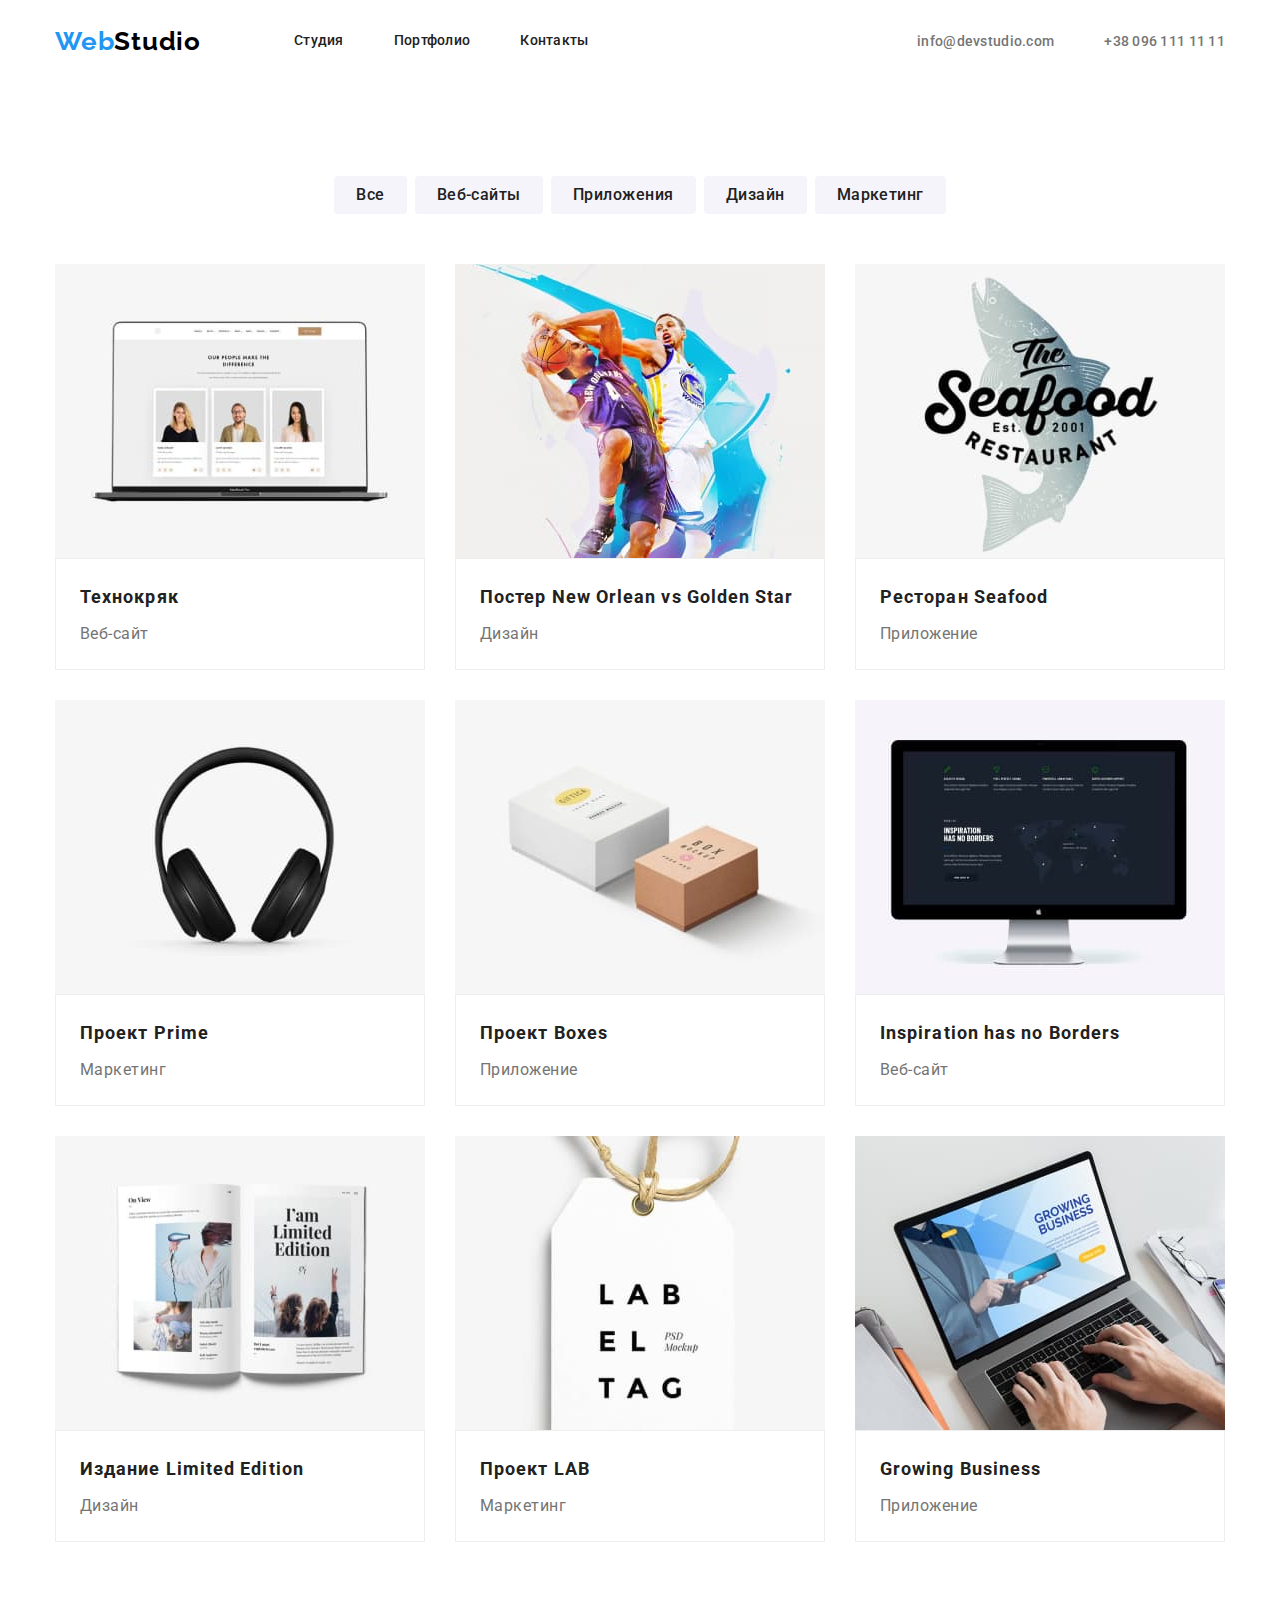
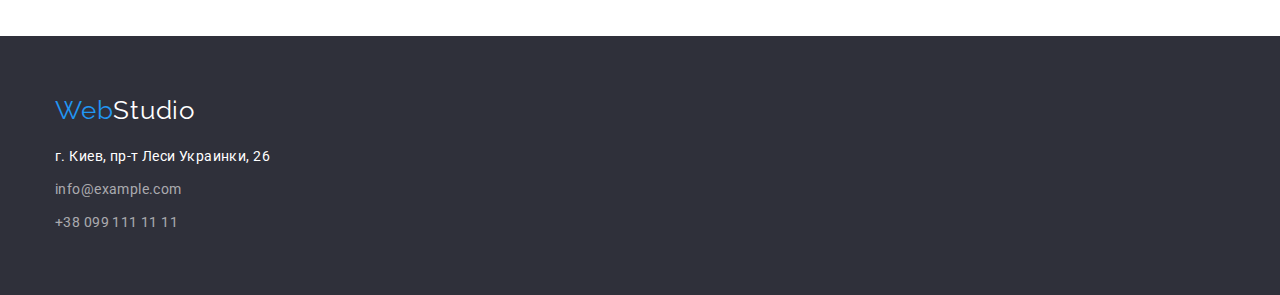
==== portfolio.html @ 75d32802 "copy" ====
<!DOCTYPE html>
<html lang="ru">

<head>
    <meta charset="UTF-8">
    <meta http-equiv="X-UA-Compatible" content="IE=edge">
    <meta name="viewport" content="width=device-width, initial-scale=1.0">
    <title>Portfolio</title>
    <link rel="preconnect" href="https://fonts.googleapis.com">
    <link rel="preconnect" href="https://fonts.gstatic.com" crossorigin>
    <link
        href="https://fonts.googleapis.com/css2?family=Raleway:wght@700&family=Roboto:wght@400;500;700;900&display=swap"
        rel="stylesheet">
    <link rel="stylesheet" href="https://cdnjs.cloudflare.com/ajax/libs/modern-normalize/1.1.0/modern-normalize.css"
        integrity="sha512-Y0MM+V6ymRKN2zStTqzQ227DWhhp4Mzdo6gnlRnuaNCbc+YN/ZH0sBCLTM4M0oSy9c9VKiCvd4Jk44aCLrNS5Q=="
        crossorigin="anonymous" referrerpolicy="no-referrer" />
    <link rel="stylesheet" href="./css/styles.css">
</head>

<body>
    <header class="header">
        <div class="container header-container">
            <nav class="header-nav">
                <a lang="en" href="./index.html" class="logo"><span class="logo-first-part">Web</span><span
                        class="logo-second-part">Studio</span></a>
                <ul class="nav-main">
                    <li class="nav-item"><a href="./index.html" class="nav-link">Студия</a></li>
                    <li class="nav-item"><a href="./portfolio.html" class="nav-link">Портфолио</a></li>
                    <li class="nav-item"><a href="" class="nav-link">Контакты</a></li>
                </ul>
            </nav>
            <ul class="header-contacts">
                <li class="header-item"><a href="mailto:info@devstudio.com" class="header-link">info@devstudio.com</a>
                </li>
                <li class="header-item"><a href="tel:+380961111111" class="header-link">+38 096 111 11 11</a>
                </li>
            </ul>
        </div>
    </header>
    <main>
        <section class="section">
            <div class="container">
                <h1 class="portfolio-title">Портфолио</h1>
                <ul class="filter">
                    <li class="filter-list"><button type="button" class="filter-btn">Все</button>
                    </li>
                    <li class="filter-list"><button type="button" class="filter-btn">Веб-сайты</button></li>
                    <li class="filter-list"><button type="button" class="filter-btn">Приложения</button></li>
                    <li class="filter-list"><button type="button" class="filter-btn">Дизайн</button></li>
                    <li class="filter-list"><button type="button" class="filter-btn">Маркетинг</button></li>
                </ul>
                <ul class="gallery">
                    <li class="gallery-item">
                        <a href="" class="gallery-link"><img src="./images/portfolio-gallery-img-1.jpg"
                                alt="страница на компьютере" width="370" height="294">
                            <div class="gallery-box">
                                <h2 class="gallery-header">Технокряк</h2>
                                <p class="gallery-text">Веб-сайт</p>
                            </div>
                        </a>
                    </li>
                    <li class="gallery-item">
                        <a href="" class="gallery-link"><img src="./images/portfolio-gallery-img-2.jpg"
                                alt="два баскетболиста" width="370" height="294">
                            <div class="gallery-box">
                                <h2 lang="en" class="gallery-header">Постер New Orlean vs Golden Star</h2>
                                <p class="gallery-text">Дизайн</p>
                            </div>
                        </a>
                    </li>
                    <li class=" gallery-item">
                        <a href="" class="gallery-link">
                            <img src="./images/portfolio-gallery-img-3.jpg" alt="символ рыби с надписью" width="370"
                                height="294">
                            <div class="gallery-box">
                                <h2 lang="en" class="gallery-header">Ресторан Seafood</h2>
                                <p class="gallery-text">Приложение</p>
                            </div>
                        </a>
                    </li>
                    <li class=" gallery-item">
                        <a href="" class="gallery-link">
                            <img src="./images/portfolio-gallery-img-4.jpg" alt="черные наушники" width="370"
                                height="294">
                            <div class="gallery-box">
                                <h2 lang="en" class="gallery-header">Проект Prime</h2>
                                <p class="gallery-text">Маркетинг</p>
                            </div>
                        </a>
                    </li>
                    <li class=" gallery-item">
                        <a href="" class="gallery-link">
                            <img src="./images/portfolio-gallery-img-5.jpg" alt="две коробки" width="370" height="294">
                            <div class="gallery-box">
                                <h2 lang="en" class="gallery-header">Проект Boxes
                                </h2>
                                <p class="gallery-text">Приложение</p>
                            </div>
                        </a>
                    </li>
                    <li class="gallery-item">
                        <a href="" class="gallery-link"><img src="./images/portfolio-gallery-img-6.jpg"
                                alt="черный монитор" width="370" height="294">
                            <div class="gallery-box">
                                <h2 lang="en" class="gallery-header">Inspiration has no Borders</h2>
                                <p class="gallery-text">Веб-сайт</p>
                            </div>
                        </a>
                    </li>
                    <li class="gallery-item">
                        <a href="" class="gallery-link"><img src="./images/portfolio-gallery-img-7.jpg"
                                alt="открытая книга" width="370" height="294">
                            <div class="gallery-box">
                                <h2 lang="en" class="gallery-header">Издание Limited Edition</h2>
                                <p class="gallery-text">Дизайн</p>
                            </div>
                        </a>
                    </li>
                    <li class="gallery-item">
                        <a href="" class="gallery-link"><img src="./images/portfolio-gallery-img-8.jpg"
                                alt="бирка с надписью" width="370" height="294">
                            <div class="gallery-box">
                                <h2 lang="en" class="gallery-header">Проект LAB</h2>
                                <p class="gallery-text">Маркетинг</p>
                            </div>
                        </a>
                    </li>
                    <li class="gallery-item">
                        <a href="" class="gallery-link"><img src="./images/portfolio-gallery-img-9.jpg"
                                alt="открытый ноутбук и руки" width="370" height="294">
                            <div class="gallery-box">
                                <h2 lang="en" class="gallery-header">Growing Business</h2>
                                <p class="gallery-text">Приложение</p>
                            </div>
                        </a>
                    </li>
                </ul>
            </div>
        </section>
    </main>
    <footer class="footer">
        <div class="container footer-container">
            <a href="./index.html" lang="en" class="footer-logo"><span class="logo-first-part">Web</span><span
                    class="logo-third-part">Studio</span></a>
            <address class="address">
                <ul class="address-list">
                    <li class="address-contact">
                        <a href="https://goo.gl/maps/ToRXuwW1BAGrxUFY8" target="_blank" rel="noopener noreferrer"
                            class="address-address">г. Киев,
                            пр-т Леси Украинки, 26</a>
                    </li>
                    <li class="address-contact">
                        <a href="mailto:info@example.com" class="address-link">info@example.com</a>
                    </li>
                    <li class="address-contact">
                        <a href="tel:+380991111111" class="address-link">+38 099 111 11 11</a>
                    </li>
                </ul>
            </address>
        </div>
    </footer>
</body>

</html>
---- css/styles.css ----
:root {
  --primary-text-color: #757575;
  --header-text-color: #212121;
  --title-text-color: #ffffff;
  --accent-text-color: #2196f3;
  --primary-white-color: #ffffff;
  --section-bg-color: #2f303a;
  --footer-address-color: rgba(255, 255, 255, 0.6);
  --logo-first-part-color: #2196f3;
  --logo-second-part-color: #000000;
  --logo-third-part-color: #ffffff;
  --team-bg-color: #f5f4fa;
  --portfolio-box-color: #eeeeee;
}

p,
h1,
h2,
h3,
h4,
h5,
h6 {
  margin: 0;
}
ul {
  margin: 0;
  padding: 0;
  list-style: none;
}

.container {
  width: 1200px;
  padding-right: 15px;
  padding-left: 15px;
  margin: 0 auto;
}
.section {
  padding-top: 94px;
  padding-bottom: 94px;
}
a {
  text-decoration: none;
}

/*----main page----*/

body {
  background-color: var(--primary-white-color);
  font-family: "Roboto", sans-serif;
}
img {
  display: block;
  max-width: 100%;
  height: auto;
}
/*----header----*/
.header {
  border: 1px solid var(--primary-white-color);
}
.header-container {
  display: flex;
  align-items: center;
}
.header-nav {
  display: flex;
  align-items: center;
}

.logo {
  font-family: "Raleway", sans-serif;
  font-weight: 700;
  font-size: 26px;
  line-height: 1.19;
  letter-spacing: 0.03em;
  margin-right: 93px;
}

.logo-first-part {
  color: var(--logo-first-part-color);
}
.logo-second-part {
  color: var(--logo-second-part-color);
}
.logo-third-part {
  color: var(--logo-third-part-color);
}

.nav-main {
  font-size: 14px;
  line-height: 1.14;
  letter-spacing: 0.02em;
  color: var(--header-text-color);
  display: flex;
}
.nav-item {
  font-weight: 500;
  font-size: 14px;
  line-height: 1.14;
  letter-spacing: 0.02em;
  color: var(--header-text-color);
  margin-right: 50px;
}
.nav-item:last-child {
  margin-right: 0px;
  text-decoration: none;
}
.nav-link {
  padding-top: 32px;
  padding-bottom: 32px;
  display: block;
  color: var(--header-text-color);
}
.nav-item:hover,
.nav-item:focus,
.nav-item:active,
.nav-link:hover,
.nav-link:focus,
.nav-link:active {
  color: var(--accent-text-color);
}
.header-contacts {
  display: flex;
  margin-left: auto;
}
.header-link {
  font-weight: 500;
  font-size: 14px;
  line-height: 1.14;
  letter-spacing: 0.02em;
  color: var(--primary-text-color);
}
.header-item {
  margin-right: 50px;
}
.header-item:last-child {
  margin-right: 0px;
}
.header-item:hover,
.header-item:focus,
.header-link:hover,
.header-link:focus {
  color: var(--accent-text-color);
}
/*----main-page-main----*/
.hero {
  background-color: var(--section-bg-color);
  padding: 200px 0;
  text-align: center;
}

.main-title {
  width: 696px;
  font-family: Roboto;
  font-weight: 900;
  font-size: 44px;
  line-height: 1.36;
  text-align: center;
  text-transform: uppercase;
  letter-spacing: 0.06em;
  color: var(--title-text-color);
  margin-bottom: 30px;
  margin-right: auto;
  margin-left: auto;
}

.main-page-btn {
  border: transparent;
  border-radius: 4px;
  background-color: var(--accent-text-color);
  color: var(--title-text-color);
  font-weight: 700;
  font-size: 16px;
  line-height: 1.87;
  letter-spacing: 0.06em;
  cursor: pointer;
  padding: 10px 32px;
}
.main-page-btn:hover,
.main-page-btn:focus {
  background-color: var(--accent-text-color);
  color: var(--title-text-color);
  font-weight: 700;
  font-size: 16px;
  line-height: 1.87;
  letter-spacing: 0.06em;
  align-items: center;
  text-align: center;
}
/*----main-preferences----*/
.preferences-title,
.portfolio-title {
  position: absolute;
  white-space: nowrap;
  width: 1px;
  height: 1px;
  border: 0;
  padding: o;
  overflow: hidden;
  clip: rect(0 0 0 0);
  clip-path: inset(50%);
  margin: -1px;
}

.preferences-list {
  display: flex;
}
.preferences-item {
  margin-right: 30px;
}
.preferences-item:last-child {
  margin-right: 0px;
}
.preferences-header {
  font-weight: 700;
  font-size: 14px;
  line-height: 1.14;
  letter-spacing: 0.03em;
  text-transform: uppercase;
  color: var(--header-text-color);
  margin-bottom: 10px;
}
.preferences-text {
  font-size: 14px;
  line-height: 1.71;
  letter-spacing: 0.03em;
  color: var(--primary-text-color);
}
/*----work----*/
.work {
  padding-top: 0;
}
.work-title {
  font-weight: 700;
  font-size: 36px;
  line-height: 1.16;
  text-align: center;
  letter-spacing: 0.03em;
  color: var(--header-text-color);
  margin-bottom: 50px;
}
.work-list {
  display: flex;
  align-items: center;
}
.work-item {
  margin-right: 30px;
}
.work-item:last-child {
  margin-right: 0px;
}
/*----team----*/
.team {
  background-color: var(--team-bg-color);
}
.team-title {
  font-weight: 700;
  font-size: 36px;
  line-height: 1.16;
  text-align: center;
  letter-spacing: 0.03em;
  color: var(--header-text-color);
  margin-bottom: 50px;
}
.team-list {
  display: flex;
  align-items: center;
}

.team-item {
  margin-right: 30px;
  text-align: center;
  background-color: var(--primary-white-color);
}

.team-item:last-child {
  margin-right: 0px;
}

.team-header {
  font-weight: 500;
  font-size: 16px;
  line-height: 1.18;
  letter-spacing: 0.03em;
  color: var(--header-text-color);
  padding-bottom: 10px;
}
.team-text {
  font-size: 16px;
  line-height: 1.18;
  letter-spacing: 0.03em;
  color: var(--primary-text-color);
}
.team-block {
  padding-top: 30px;
  padding-bottom: 30px;
}
/*----footer----*/
.footer {
  background-color: var(--section-bg-color);
  padding-top: 60px;
  padding-bottom: 60px;
}

.footer-logo {
  font-family: "Raleway", sans-serif;
  font-weight: 400;
  font-size: 26px;
  line-height: 1.19x;
  letter-spacing: 0.03em;
}
address {
  font-style: normal;
  margin-top: 20px;
}

.address-contact {
  margin-bottom: 9px;
}
.address-contact:last-child {
  margin-bottom: 0px;
}
.address-link {
  font-size: 14px;
  line-height: 1.71;
  letter-spacing: 0.03em;
  color: var(--footer-address-color);
}

.address-address {
  font-size: 14px;
  line-height: 1.71;
  letter-spacing: 0.03em;
  color: var(--primary-white-color);
}
.address-link:hover,
.address-link:focus,
.address-contact:hover,
.address-contact:focus .address-address:focus,
.address-address:hover {
  color: var(--accent-text-color);
}
/*----portfolio page-main----*/

.preferences-title,
.portfolio-title {
  position: absolute;
  white-space: nowrap;
  width: 1px;
  height: 1px;
  border: 0;
  padding: 0;
  overflow: hidden;
  clip: rect(0 0 0 0);
  clip-path: inset(50%);
  margin: -1px;
}
.filter {
  display: flex;
  align-items: center;
  margin-top: 0px;
  margin-bottom: 50px;
  justify-content: center;
}
.filter-list {
  margin-right: 8px;
}
.filter-list:last-child {
  margin-right: 0px;
}
.filter-btn {
  border: transparent;
  border-radius: 4px;
  font-weight: 500;
  font-size: 16px;
  line-height: 1.62;
  text-align: center;
  letter-spacing: 0.03em;
  color: var(--header-text-color);
  background-color: var(--team-bg-color);
  padding: 6px 22px;
}

.filter-btn:hover,
.filter-btn:focus {
  background-color: var(--accent-text-color);
  color: var(--primary-white-color);
  font-weight: 500;
  font-size: 16px;
  line-height: 1.62;
  text-align: center;
  letter-spacing: 0.03em;
  cursor: pointer;
}
.gallery {
  display: flex;
  flex-wrap: wrap;
}
.gallery-item {
  margin-right: 30px;
  margin-bottom: 30px;
}
.gallery-link {
  display: block;
}
.gallery-header {
  font-weight: 700;
  font-size: 18px;
  line-height: 2;
  letter-spacing: 0.06em;
  color: var(--header-text-color);
  margin-bottom: 4px;
}
.gallery-header:last-child {
  margin-bottom: 0px;
}
.gallery-text {
  font-size: 16px;
  line-height: 1.87;
  letter-spacing: 0.03em;
  color: var(--primary-text-color);
}
.gallery-item:nth-child(3n) {
  margin-right: 0px;
}
.gallery-item:nth-last-child(-n + 3) {
  margin-bottom: 0px;
}
.gallery-box {
  padding: 20px 24px;
  border: 1px solid var(--portfolio-box-color);
}
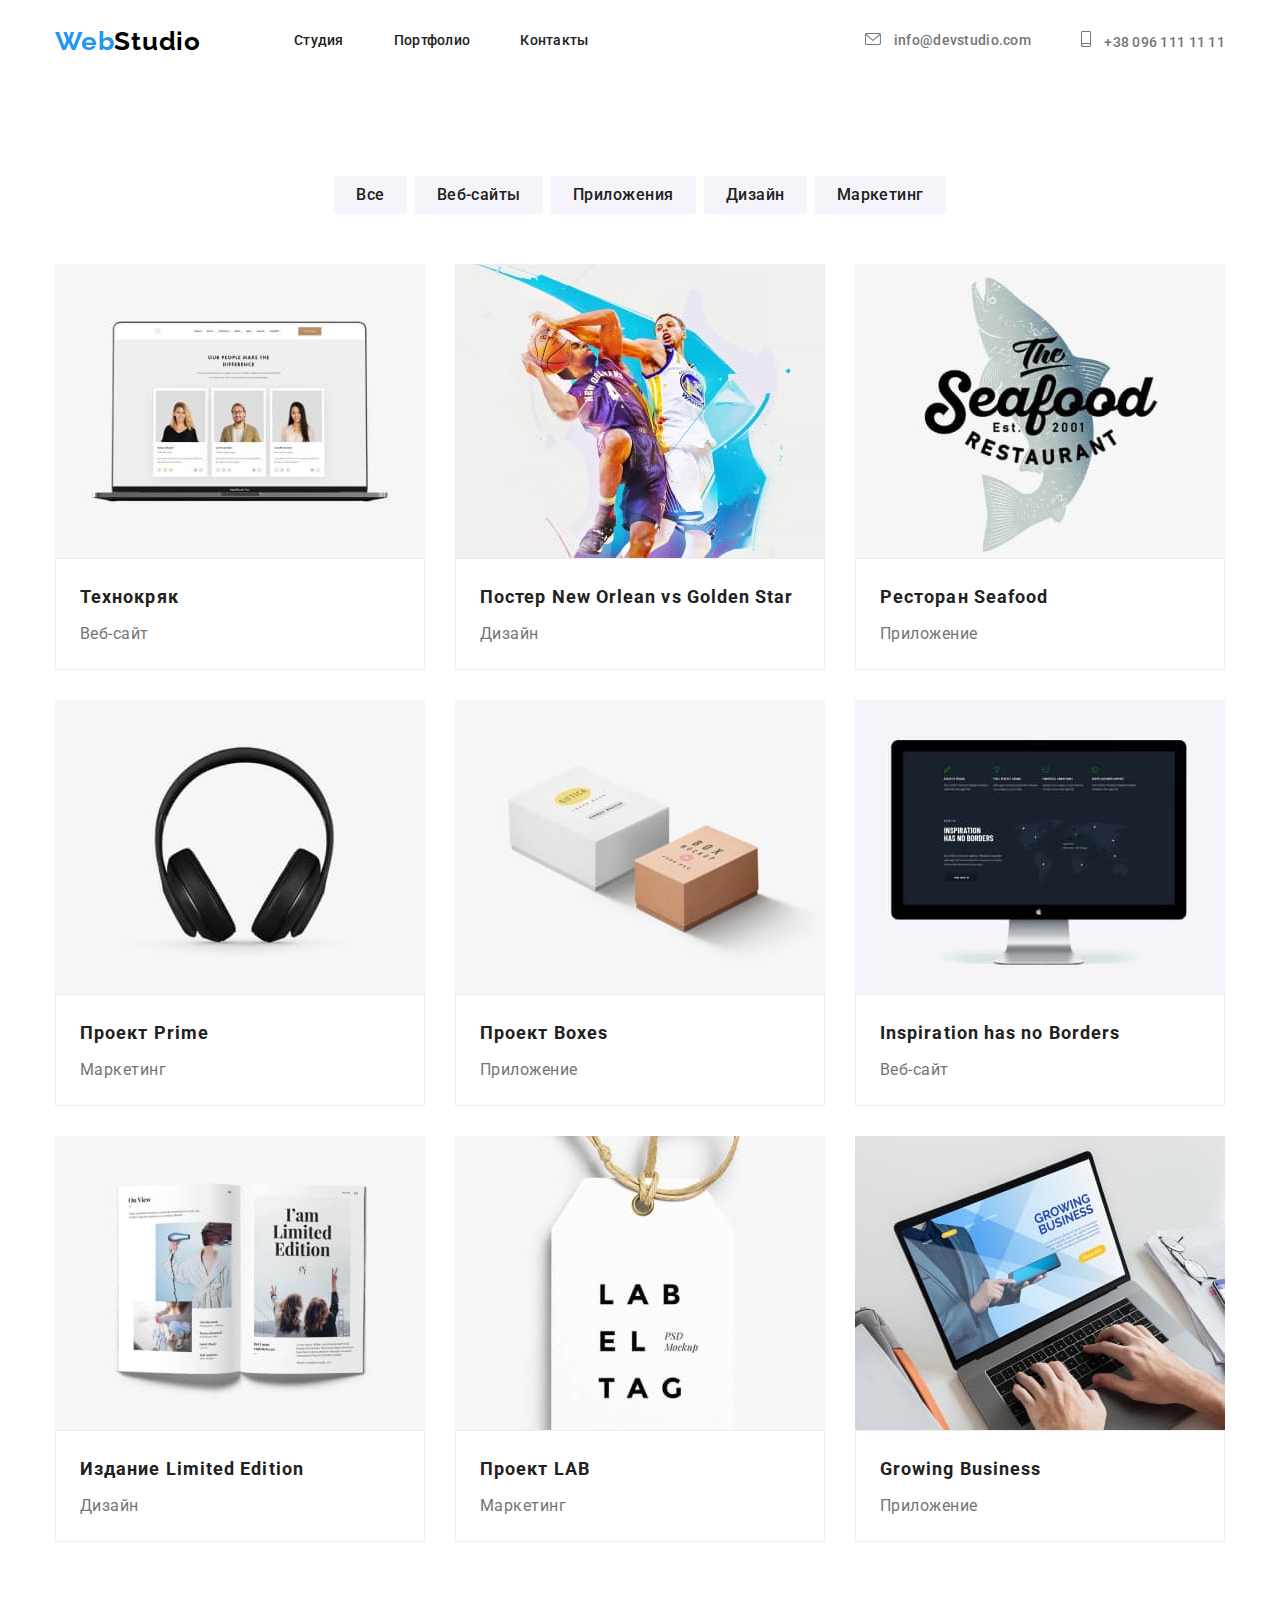
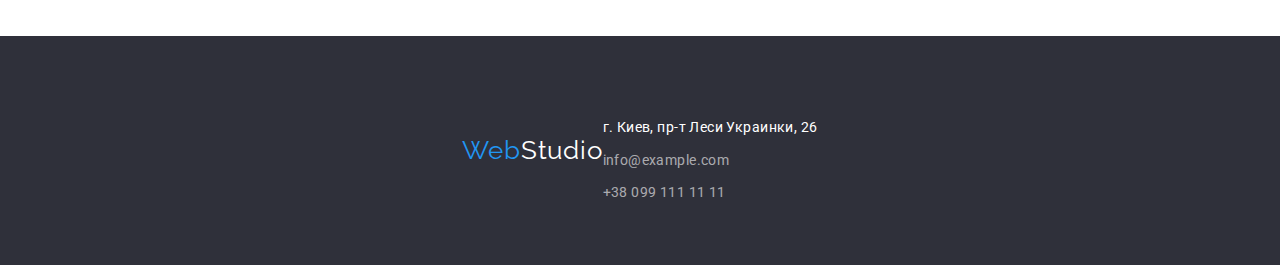
==== commit dd62f30a: "draft1" ====
--- a/portfolio.html
+++ b/portfolio.html
@@ -30,9 +30,17 @@
                 </ul>
             </nav>
             <ul class="header-contacts">
-                <li class="header-item"><a href="mailto:info@devstudio.com" class="header-link">info@devstudio.com</a>
+                <li class="header-item"><a href="mailto:info@devstudio.com" class="header-link">
+                        <svg class="mail-icon">
+                            <use href="images/icons.svg#envelope"></use>
+                        </svg>
+                        info@devstudio.com</a>
                 </li>
-                <li class="header-item"><a href="tel:+380961111111" class="header-link">+38 096 111 11 11</a>
+                <li class="header-item"><a href="tel:+380961111111" class="header-link">
+                        <svg class="phone-icon">
+                            <use href="images/icons.svg#smartphone"></use>
+                        </svg>
+                        +38 096 111 11 11</a>
                 </li>
             </ul>
         </div>
--- a/css/styles.css
+++ b/css/styles.css
@@ -11,6 +11,10 @@
   --logo-third-part-color: #ffffff;
   --team-bg-color: #f5f4fa;
   --portfolio-box-color: #eeeeee;
+  --hero-bg-color: #c4c4c4;
+  --icon-color: #afb1b8;
+  --icon-hover-color: #2196f3;
+  --features-bg-color: #f5f4fa;
 }
 
 p,
@@ -129,6 +133,29 @@
   letter-spacing: 0.02em;
   color: var(--primary-text-color);
 }
+.header-link::before {
+  width: 16px;
+  height: 12px;
+}
+
+.mail-icon {
+  width: 16px;
+  height: 12px;
+  margin-right: 10px;
+  fill: currentColor;
+}
+.phone-icon {
+  width: 10px;
+  height: 16px;
+  margin-right: 10px;
+  fill: currentColor;
+}
+.mail-icon:hover,
+.mail-icon:focus,
+.phone-icon:hover,
+.phone-icon:focus {
+  fill: currentColor;
+}
 .header-item {
   margin-right: 50px;
 }
@@ -143,7 +170,15 @@
 }
 /*----main-page-main----*/
 .hero {
-  background-color: var(--section-bg-color);
+  background-color: var(--hero-bg-color);
+  background-image: linear-gradient(
+      rgba(47, 48, 58, 0.4),
+      rgba(47, 48, 58, 0.4)
+    ),
+    url(../images/bg-img.jpg);
+  background-position: center;
+  background-size: cover;
+  background-repeat: no-repeat;
   padding: 200px 0;
   text-align: center;
 }
@@ -210,6 +245,20 @@
 .preferences-item:last-child {
   margin-right: 0px;
 }
+.preferences-block {
+  width: 270px;
+  height: 120px;
+  background-color: var(--features-bg-color);
+  margin-bottom: 30px;
+  border-radius: 4px;
+}
+.preferences-icon {
+  width: 70px;
+  height: 70px;
+  align-items: center;
+  justify-content: center;
+}
+
 .preferences-header {
   font-weight: 700;
   font-size: 14px;
@@ -289,18 +338,106 @@
   line-height: 1.18;
   letter-spacing: 0.03em;
   color: var(--primary-text-color);
+  margin-bottom: 16px;
 }
 .team-block {
   padding-top: 30px;
   padding-bottom: 30px;
 }
+.social-list {
+  display: flex;
+  justify-content: center;
+}
+.social-item + .social-item {
+  margin-left: 10px;
+}
+.social-item {
+  width: 44px;
+  height: 44px;
+  background-color: var(--primary-white-color);
+}
+.social-link {
+  width: 100%;
+  height: 100%;
+  border-radius: 50%;
+  display: flex;
+  align-items: center;
+  justify-content: center;
+  background-color: var(--primary-white-color);
+  color: var(--icon-color);
+}
+
+.social-icon {
+  width: 20px;
+  height: 20px;
+  fill: currentColor;
+}
+.social-link:hover,
+.social-link:focus {
+  background-color: var(--icon-hover-color);
+  color: var(--primary-white-color);
+}
+
+/*-----clients-------*/
+.clients-title {
+  font-weight: 700;
+  font-size: 36px;
+  line-height: 1.16;
+  text-align: center;
+  letter-spacing: 0.03em;
+  color: var(--header-text-color);
+  margin-bottom: 50px;
+}
+.clients-list {
+  display: flex;
+  align-items: center;
+}
+
+.clients-item {
+  width: 170px;
+  height: 92px;
+  text-align: center;
+  background-color: var(--primary-white-color);
+  border: 1px solid var(--icon-color);
+  box-sizing: border-box;
+  border-radius: 4px;
+  margin-right: 30px;
+}
+
+.clients-item:last-child {
+  margin-right: 0px;
+}
+.clients-link {
+  width: 100%;
+  height: 100%;
+  display: flex;
+  align-items: center;
+  justify-content: center;
+  background-color: var(--primary-white-color);
+  color: var(--icon-color);
+}
+.clients-link:hover,
+.clients-link:focus {
+  background-color: var(--primary-white-color);
+  fill: var(--icon-hover-color);
+}
+.clients-icon {
+  width: 106px;
+  height: 60px;
+  fill: currentColor;
+}
+
 /*----footer----*/
 .footer {
   background-color: var(--section-bg-color);
   padding-top: 60px;
   padding-bottom: 60px;
 }
-
+.footer-container {
+  display: flex;
+  justify-content: center;
+  align-items: center;
+}
 .footer-logo {
   font-family: "Raleway", sans-serif;
   font-weight: 400;
@@ -308,6 +445,51 @@
   line-height: 1.19x;
   letter-spacing: 0.03em;
 }
+
+.footer-text {
+  font-weight: 700px;
+  font-size: 14px;
+  line-height: 1.14;
+  letter-spacing: 0.03em;
+  text-transform: uppercase;
+  color: var(--primary-white-color);
+  margin-bottom: 20px;
+}
+.footer-list {
+  display: flex;
+  align-items: center;
+  justify-content: center;
+}
+
+.footer-item + .footer-item {
+  margin-left: 10px;
+}
+.footer-item {
+  width: 44px;
+  height: 44px;
+}
+.footer-link {
+  width: 100%;
+  height: 100%;
+  border-radius: 50%;
+  display: flex;
+  align-items: center;
+  justify-content: center;
+  background-color: rgba(255, 255, 255, 0.1);
+  color: var(--primary-white-color);
+}
+
+.footer-icon {
+  width: 20px;
+  height: 20px;
+  fill: currentColor;
+}
+.footer-link:hover,
+.footer-link:focus {
+  background-color: var(--icon-hover-color);
+  color: var(--primary-white-color);
+}
+
 address {
   font-style: normal;
   margin-top: 20px;
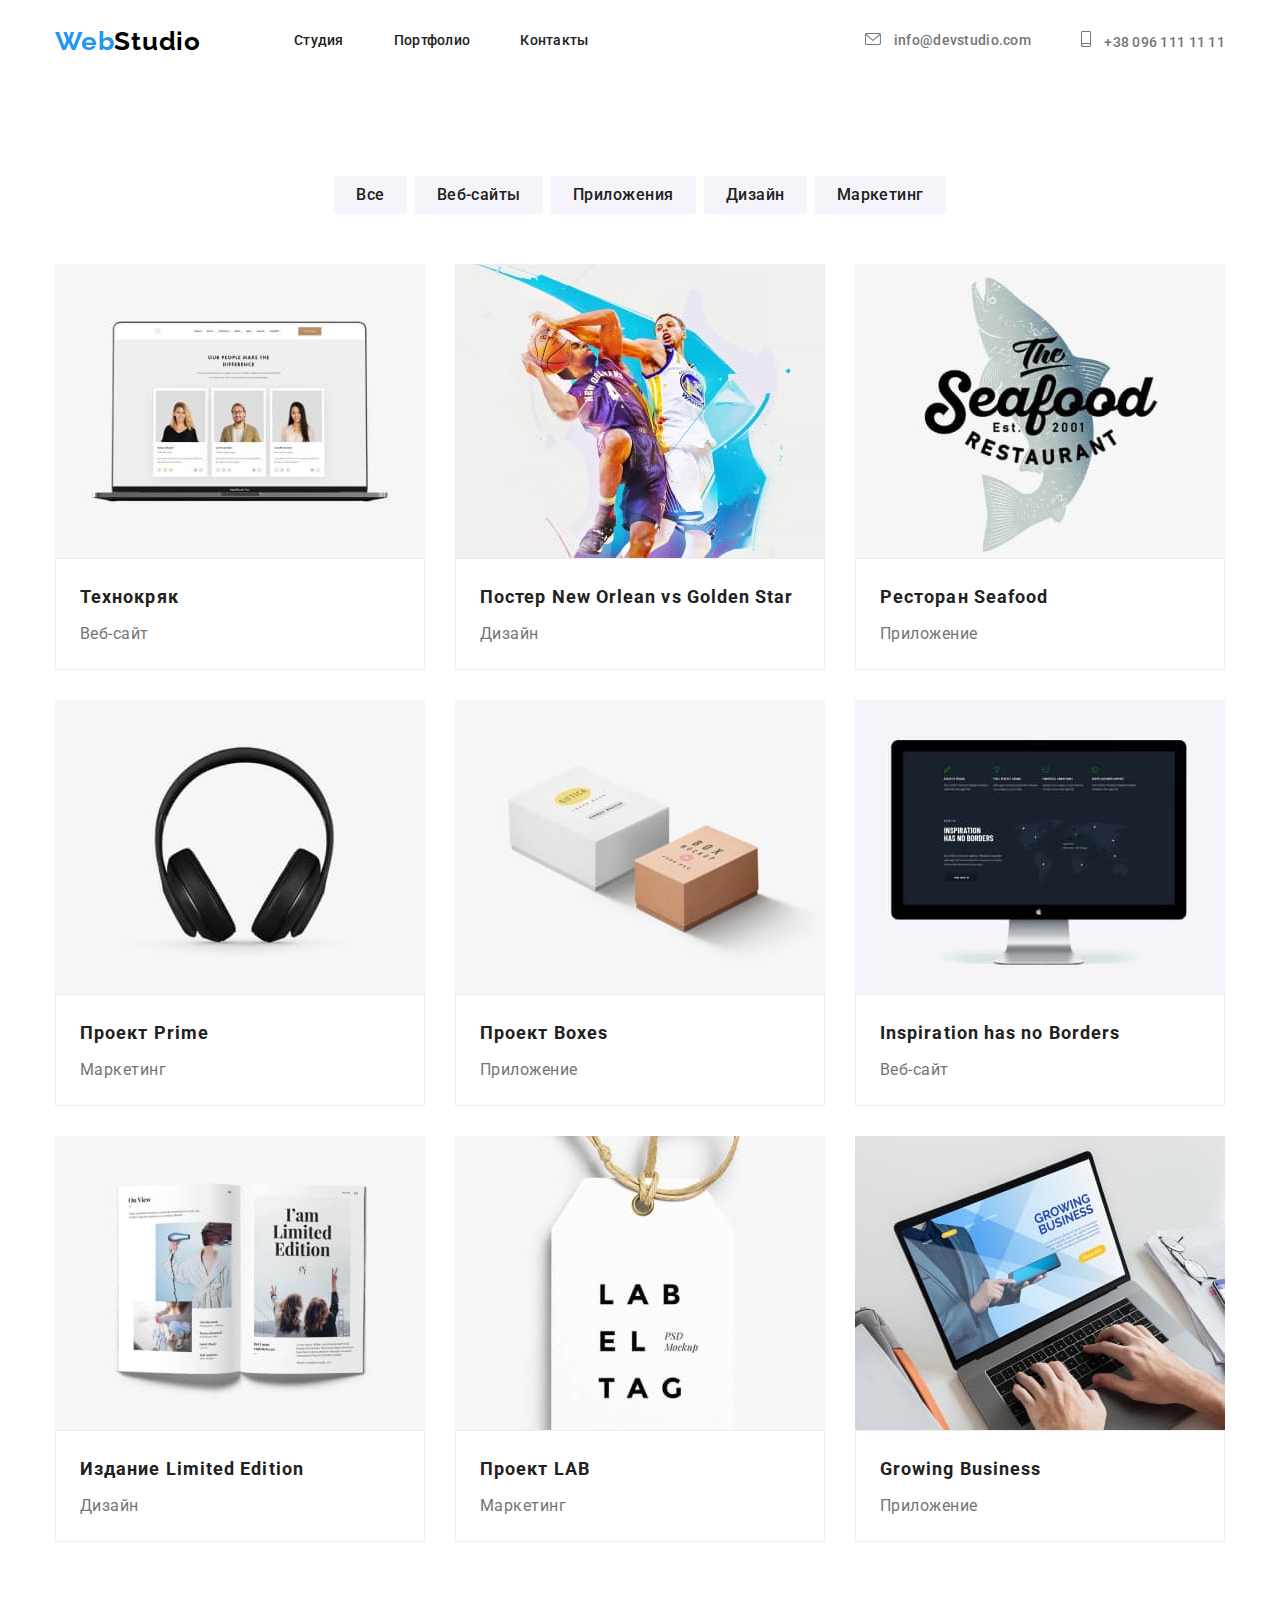
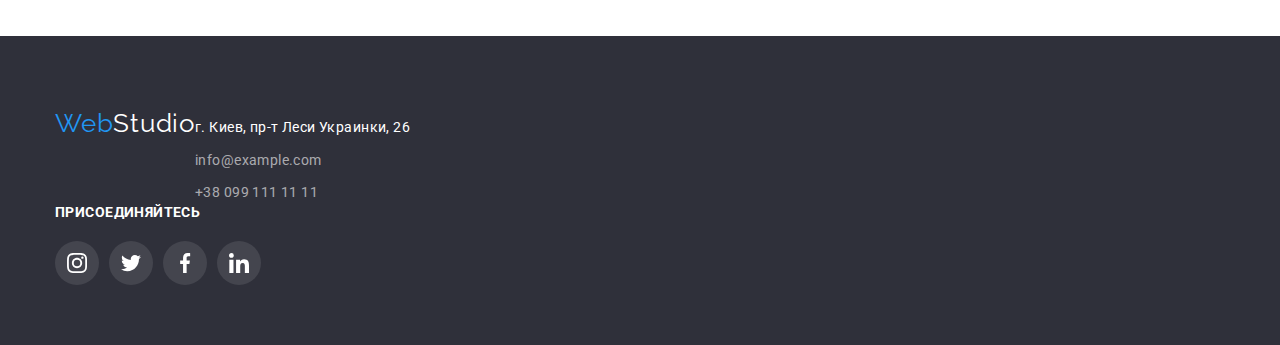
==== commit b6ef80aa: "draft2" ====
--- a/portfolio.html
+++ b/portfolio.html
@@ -36,11 +36,13 @@
                         </svg>
                         info@devstudio.com</a>
                 </li>
-                <li class="header-item"><a href="tel:+380961111111" class="header-link">
+                <li class="header-item">
+                    <a href="tel:+380961111111" class="header-link">
                         <svg class="phone-icon">
                             <use href="images/icons.svg#smartphone"></use>
                         </svg>
-                        +38 096 111 11 11</a>
+                        +38 096 111 11 11
+                    </a>
                 </li>
             </ul>
         </div>
@@ -76,7 +78,7 @@
                             </div>
                         </a>
                     </li>
-                    <li class=" gallery-item">
+                    <li class="gallery-item">
                         <a href="" class="gallery-link">
                             <img src="./images/portfolio-gallery-img-3.jpg" alt="символ рыби с надписью" width="370"
                                 height="294">
@@ -86,7 +88,7 @@
                             </div>
                         </a>
                     </li>
-                    <li class=" gallery-item">
+                    <li class="gallery-item">
                         <a href="" class="gallery-link">
                             <img src="./images/portfolio-gallery-img-4.jpg" alt="черные наушники" width="370"
                                 height="294">
@@ -96,7 +98,7 @@
                             </div>
                         </a>
                     </li>
-                    <li class=" gallery-item">
+                    <li class="gallery-item">
                         <a href="" class="gallery-link">
                             <img src="./images/portfolio-gallery-img-5.jpg" alt="две коробки" width="370" height="294">
                             <div class="gallery-box">
@@ -147,24 +149,63 @@
         </section>
     </main>
     <footer class="footer">
-        <div class="container footer-container">
-            <a href="./index.html" lang="en" class="footer-logo"><span class="logo-first-part">Web</span><span
-                    class="logo-third-part">Studio</span></a>
-            <address class="address">
-                <ul class="address-list">
-                    <li class="address-contact">
-                        <a href="https://goo.gl/maps/ToRXuwW1BAGrxUFY8" target="_blank" rel="noopener noreferrer"
-                            class="address-address">г. Киев,
-                            пр-т Леси Украинки, 26</a>
-                    </li>
-                    <li class="address-contact">
-                        <a href="mailto:info@example.com" class="address-link">info@example.com</a>
-                    </li>
-                    <li class="address-contact">
-                        <a href="tel:+380991111111" class="address-link">+38 099 111 11 11</a>
-                    </li>
-                </ul>
-            </address>
+        <div class="container">
+            <div class="footer-container">
+                <a href="./index.html" lang="en" class="footer-logo"><span class="logo-first-part">Web</span><span
+                        class="logo-third-part">Studio</span></a>
+                <address class="address">
+                    <ul class="address-list">
+                        <li class="address-contact">
+                            <a href="https://goo.gl/maps/ToRXuwW1BAGrxUFY8" target="_blank" rel="noopener noreferrer"
+                                class="address-address">г. Киев,
+                                пр-т Леси Украинки, 26</a>
+                        </li>
+                        <li class="address-contact">
+                            <a href="mailto:info@example.com" class="address-link">info@example.com</a>
+                        </li>
+                        <li class="address-contact">
+                            <a href="tel:+380991111111" class="address-link">+38 099 111 11 11</a>
+                        </li>
+                    </ul>
+                </address>
+            </div>
+        </div>
+        <div class="container">
+            <div class="footer-container">
+                <div class="footer-social">
+                    <h3 class="footer-text">присоединяйтесь</h3>
+                    <ul class="footer-list">
+                        <li class="footer-item">
+                            <a href="" class="footer-link">
+                                <svg class="footer-icon">
+                                    <use href="./images/icons.svg#instagram"></use>
+                                </svg>
+                            </a>
+                        </li>
+                        <li class="footer-item">
+                            <a href="" class="footer-link">
+                                <svg class="footer-icon">
+                                    <use href="./images/icons.svg#twitter"></use>
+                                </svg>
+                            </a>
+                        </li>
+                        <li class="footer-item">
+                            <a href="" class="footer-link">
+                                <svg class="footer-icon">
+                                    <use href="./images/icons.svg#facebook"></use>
+                                </svg>
+                            </a>
+                        </li>
+                        <li class="footer-item">
+                            <a href="" class="footer-link">
+                                <svg class="footer-icon">
+                                    <use href="./images/icons.svg#linkedin"></use>
+                                </svg>
+                            </a>
+                        </li>
+                    </ul>
+                </div>
+            </div>
         </div>
     </footer>
 </body>
--- a/css/styles.css
+++ b/css/styles.css
@@ -15,6 +15,7 @@
   --icon-color: #afb1b8;
   --icon-hover-color: #2196f3;
   --features-bg-color: #f5f4fa;
+  --border-color: #eeeeee;
 }
 
 p,
@@ -162,8 +163,7 @@
 .header-item:last-child {
   margin-right: 0px;
 }
-.header-item:hover,
-.header-item:focus,
+
 .header-link:hover,
 .header-link:focus {
   color: var(--accent-text-color);
@@ -181,6 +181,7 @@
   background-repeat: no-repeat;
   padding: 200px 0;
   text-align: center;
+  max-width: 1600px;
 }
 
 .main-title {
@@ -222,307 +223,6 @@
   text-align: center;
 }
 /*----main-preferences----*/
-.preferences-title,
-.portfolio-title {
-  position: absolute;
-  white-space: nowrap;
-  width: 1px;
-  height: 1px;
-  border: 0;
-  padding: o;
-  overflow: hidden;
-  clip: rect(0 0 0 0);
-  clip-path: inset(50%);
-  margin: -1px;
-}
-
-.preferences-list {
-  display: flex;
-}
-.preferences-item {
-  margin-right: 30px;
-}
-.preferences-item:last-child {
-  margin-right: 0px;
-}
-.preferences-block {
-  width: 270px;
-  height: 120px;
-  background-color: var(--features-bg-color);
-  margin-bottom: 30px;
-  border-radius: 4px;
-}
-.preferences-icon {
-  width: 70px;
-  height: 70px;
-  align-items: center;
-  justify-content: center;
-}
-
-.preferences-header {
-  font-weight: 700;
-  font-size: 14px;
-  line-height: 1.14;
-  letter-spacing: 0.03em;
-  text-transform: uppercase;
-  color: var(--header-text-color);
-  margin-bottom: 10px;
-}
-.preferences-text {
-  font-size: 14px;
-  line-height: 1.71;
-  letter-spacing: 0.03em;
-  color: var(--primary-text-color);
-}
-/*----work----*/
-.work {
-  padding-top: 0;
-}
-.work-title {
-  font-weight: 700;
-  font-size: 36px;
-  line-height: 1.16;
-  text-align: center;
-  letter-spacing: 0.03em;
-  color: var(--header-text-color);
-  margin-bottom: 50px;
-}
-.work-list {
-  display: flex;
-  align-items: center;
-}
-.work-item {
-  margin-right: 30px;
-}
-.work-item:last-child {
-  margin-right: 0px;
-}
-/*----team----*/
-.team {
-  background-color: var(--team-bg-color);
-}
-.team-title {
-  font-weight: 700;
-  font-size: 36px;
-  line-height: 1.16;
-  text-align: center;
-  letter-spacing: 0.03em;
-  color: var(--header-text-color);
-  margin-bottom: 50px;
-}
-.team-list {
-  display: flex;
-  align-items: center;
-}
-
-.team-item {
-  margin-right: 30px;
-  text-align: center;
-  background-color: var(--primary-white-color);
-}
-
-.team-item:last-child {
-  margin-right: 0px;
-}
-
-.team-header {
-  font-weight: 500;
-  font-size: 16px;
-  line-height: 1.18;
-  letter-spacing: 0.03em;
-  color: var(--header-text-color);
-  padding-bottom: 10px;
-}
-.team-text {
-  font-size: 16px;
-  line-height: 1.18;
-  letter-spacing: 0.03em;
-  color: var(--primary-text-color);
-  margin-bottom: 16px;
-}
-.team-block {
-  padding-top: 30px;
-  padding-bottom: 30px;
-}
-.social-list {
-  display: flex;
-  justify-content: center;
-}
-.social-item + .social-item {
-  margin-left: 10px;
-}
-.social-item {
-  width: 44px;
-  height: 44px;
-  background-color: var(--primary-white-color);
-}
-.social-link {
-  width: 100%;
-  height: 100%;
-  border-radius: 50%;
-  display: flex;
-  align-items: center;
-  justify-content: center;
-  background-color: var(--primary-white-color);
-  color: var(--icon-color);
-}
-
-.social-icon {
-  width: 20px;
-  height: 20px;
-  fill: currentColor;
-}
-.social-link:hover,
-.social-link:focus {
-  background-color: var(--icon-hover-color);
-  color: var(--primary-white-color);
-}
-
-/*-----clients-------*/
-.clients-title {
-  font-weight: 700;
-  font-size: 36px;
-  line-height: 1.16;
-  text-align: center;
-  letter-spacing: 0.03em;
-  color: var(--header-text-color);
-  margin-bottom: 50px;
-}
-.clients-list {
-  display: flex;
-  align-items: center;
-}
-
-.clients-item {
-  width: 170px;
-  height: 92px;
-  text-align: center;
-  background-color: var(--primary-white-color);
-  border: 1px solid var(--icon-color);
-  box-sizing: border-box;
-  border-radius: 4px;
-  margin-right: 30px;
-}
-
-.clients-item:last-child {
-  margin-right: 0px;
-}
-.clients-link {
-  width: 100%;
-  height: 100%;
-  display: flex;
-  align-items: center;
-  justify-content: center;
-  background-color: var(--primary-white-color);
-  color: var(--icon-color);
-}
-.clients-link:hover,
-.clients-link:focus {
-  background-color: var(--primary-white-color);
-  fill: var(--icon-hover-color);
-}
-.clients-icon {
-  width: 106px;
-  height: 60px;
-  fill: currentColor;
-}
-
-/*----footer----*/
-.footer {
-  background-color: var(--section-bg-color);
-  padding-top: 60px;
-  padding-bottom: 60px;
-}
-.footer-container {
-  display: flex;
-  justify-content: center;
-  align-items: center;
-}
-.footer-logo {
-  font-family: "Raleway", sans-serif;
-  font-weight: 400;
-  font-size: 26px;
-  line-height: 1.19x;
-  letter-spacing: 0.03em;
-}
-
-.footer-text {
-  font-weight: 700px;
-  font-size: 14px;
-  line-height: 1.14;
-  letter-spacing: 0.03em;
-  text-transform: uppercase;
-  color: var(--primary-white-color);
-  margin-bottom: 20px;
-}
-.footer-list {
-  display: flex;
-  align-items: center;
-  justify-content: center;
-}
-
-.footer-item + .footer-item {
-  margin-left: 10px;
-}
-.footer-item {
-  width: 44px;
-  height: 44px;
-}
-.footer-link {
-  width: 100%;
-  height: 100%;
-  border-radius: 50%;
-  display: flex;
-  align-items: center;
-  justify-content: center;
-  background-color: rgba(255, 255, 255, 0.1);
-  color: var(--primary-white-color);
-}
-
-.footer-icon {
-  width: 20px;
-  height: 20px;
-  fill: currentColor;
-}
-.footer-link:hover,
-.footer-link:focus {
-  background-color: var(--icon-hover-color);
-  color: var(--primary-white-color);
-}
-
-address {
-  font-style: normal;
-  margin-top: 20px;
-}
-
-.address-contact {
-  margin-bottom: 9px;
-}
-.address-contact:last-child {
-  margin-bottom: 0px;
-}
-.address-link {
-  font-size: 14px;
-  line-height: 1.71;
-  letter-spacing: 0.03em;
-  color: var(--footer-address-color);
-}
-
-.address-address {
-  font-size: 14px;
-  line-height: 1.71;
-  letter-spacing: 0.03em;
-  color: var(--primary-white-color);
-}
-.address-link:hover,
-.address-link:focus,
-.address-contact:hover,
-.address-contact:focus .address-address:focus,
-.address-address:hover {
-  color: var(--accent-text-color);
-}
-/*----portfolio page-main----*/
-
 .preferences-title,
 .portfolio-title {
   position: absolute;
@@ -536,6 +236,315 @@
   clip-path: inset(50%);
   margin: -1px;
 }
+
+.preferences-list {
+  display: flex;
+}
+.preferences-item {
+  margin-right: 30px;
+  justify-content: center;
+  align-items: center;
+}
+.preferences-item:last-child {
+  margin-right: 0px;
+}
+.preferences-block {
+  width: 270px;
+  height: 120px;
+  background-color: var(--features-bg-color);
+  margin-bottom: 30px;
+  border-radius: 4px;
+  display: flex;
+  justify-content: center;
+  align-content: center;
+}
+.preferences-icon {
+  width: 70px;
+  height: 70px;
+}
+
+.preferences-header {
+  font-weight: 700;
+  font-size: 14px;
+  line-height: 1.14;
+  letter-spacing: 0.03em;
+  text-transform: uppercase;
+  color: var(--header-text-color);
+  margin-bottom: 10px;
+}
+.preferences-text {
+  font-size: 14px;
+  line-height: 1.71;
+  letter-spacing: 0.03em;
+  color: var(--primary-text-color);
+}
+/*----work----*/
+.work {
+  padding-top: 0;
+}
+.work-title {
+  font-weight: 700;
+  font-size: 36px;
+  line-height: 1.16;
+  text-align: center;
+  letter-spacing: 0.03em;
+  color: var(--header-text-color);
+  margin-bottom: 50px;
+}
+.work-list {
+  display: flex;
+  align-items: center;
+}
+.work-item {
+  margin-right: 30px;
+}
+.work-item:last-child {
+  margin-right: 0px;
+}
+/*----team----*/
+.team {
+  background-color: var(--team-bg-color);
+}
+.team-shadow {
+  box-shadow: 0px 1px 3px rgba(0, 0, 0, 0.12), 0px 1px 1px rgba(0, 0, 0, 0.14),
+    0px 2px 1px rgba(0, 0, 0, 0.2);
+  border-radius: 0px 0px 4px 4px;
+}
+.team-title {
+  font-weight: 700;
+  font-size: 36px;
+  line-height: 1.16;
+  text-align: center;
+  letter-spacing: 0.03em;
+  color: var(--header-text-color);
+  margin-bottom: 50px;
+}
+.team-list {
+  display: flex;
+  align-items: center;
+}
+
+.team-item {
+  margin-right: 30px;
+  text-align: center;
+  background-color: var(--primary-white-color);
+}
+
+.team-item:last-child {
+  margin-right: 0px;
+}
+
+.team-header {
+  font-weight: 500;
+  font-size: 16px;
+  line-height: 1.18;
+  letter-spacing: 0.03em;
+  color: var(--header-text-color);
+  padding-bottom: 10px;
+}
+.team-text {
+  font-size: 16px;
+  line-height: 1.18;
+  letter-spacing: 0.03em;
+  color: var(--primary-text-color);
+  margin-bottom: 16px;
+}
+.team-block {
+  padding-top: 30px;
+  padding-bottom: 30px;
+}
+.social-list {
+  display: flex;
+  justify-content: center;
+}
+.social-item + .social-item {
+  margin-left: 10px;
+}
+.social-item {
+  width: 44px;
+  height: 44px;
+  background-color: var(--primary-white-color);
+}
+.social-link {
+  width: 100%;
+  height: 100%;
+  border-radius: 50%;
+  display: flex;
+  align-items: center;
+  justify-content: center;
+  background-color: var(--primary-white-color);
+  color: var(--icon-color);
+}
+.social-link:hover,
+.social-link:focus {
+  background-color: var(--icon-hover-color);
+  color: var(--primary-white-color);
+}
+.social-icon {
+  width: 20px;
+  height: 20px;
+  fill: currentColor;
+}
+
+/*-----clients-------*/
+.clients-title {
+  font-weight: 700;
+  font-size: 36px;
+  line-height: 1.16;
+  text-align: center;
+  letter-spacing: 0.03em;
+  color: var(--header-text-color);
+  margin-bottom: 50px;
+}
+.clients-list {
+  display: flex;
+  align-items: center;
+}
+
+.clients-item {
+  width: 170px;
+  height: 92px;
+  text-align: center;
+  background-color: var(--primary-white-color);
+  border: 1px solid var(--icon-color);
+  box-sizing: border-box;
+  border-radius: 4px;
+  margin-right: 30px;
+}
+
+.clients-item:last-child {
+  margin-right: 0px;
+}
+.clients-link {
+  width: 100%;
+  height: 100%;
+  display: flex;
+  align-items: center;
+  justify-content: center;
+  background-color: var(--primary-white-color);
+  color: var(--icon-color);
+}
+.clients-link:hover,
+.clients-link:focus {
+  background-color: var(--primary-white-color);
+  color: var(--icon-hover-color);
+}
+.clients-icon {
+  width: 106px;
+  height: 60px;
+  fill: currentColor;
+}
+
+/*----footer----*/
+.footer {
+  background-color: var(--section-bg-color);
+  padding-top: 60px;
+  padding-bottom: 60px;
+}
+.footer-container {
+  display: flex;
+  align-items: baseline;
+  flex-wrap: wrap;
+}
+
+.footer-logo {
+  font-family: "Raleway", sans-serif;
+  font-weight: 400;
+  font-size: 26px;
+  line-height: 1.19x;
+  letter-spacing: 0.03em;
+}
+
+.footer-text {
+  font-weight: 700px;
+  font-size: 14px;
+  line-height: 1.14;
+  letter-spacing: 0.03em;
+  text-transform: uppercase;
+  color: var(--primary-white-color);
+  margin-bottom: 20px;
+}
+.footer-list {
+  display: flex;
+  align-items: center;
+  justify-content: center;
+}
+
+.footer-item + .footer-item {
+  margin-left: 10px;
+}
+.footer-item {
+  width: 44px;
+  height: 44px;
+}
+.footer-link {
+  width: 100%;
+  height: 100%;
+  border-radius: 50%;
+  display: flex;
+  align-items: center;
+  justify-content: center;
+  background-color: rgba(255, 255, 255, 0.1);
+  color: var(--primary-white-color);
+}
+
+.footer-icon {
+  width: 20px;
+  height: 20px;
+  fill: currentColor;
+}
+.footer-link:hover,
+.footer-link:focus {
+  background-color: var(--icon-hover-color);
+  color: var(--primary-white-color);
+}
+
+address {
+  font-style: normal;
+  margin-top: 20px;
+}
+
+.address-contact {
+  margin-bottom: 9px;
+}
+.address-contact:last-child {
+  margin-bottom: 0px;
+}
+.address-link {
+  font-size: 14px;
+  line-height: 1.71;
+  letter-spacing: 0.03em;
+  color: var(--footer-address-color);
+}
+
+.address-address {
+  font-size: 14px;
+  line-height: 1.71;
+  letter-spacing: 0.03em;
+  color: var(--primary-white-color);
+}
+.address-link:hover,
+.address-link:focus,
+.address-contact:hover,
+.address-contact:focus .address-address:focus,
+.address-address:hover {
+  color: var(--accent-text-color);
+}
+/*----portfolio page-main----*/
+
+.preferences-title,
+.portfolio-title {
+  position: absolute;
+  white-space: nowrap;
+  width: 1px;
+  height: 1px;
+  border: 0;
+  padding: 0;
+  overflow: hidden;
+  clip: rect(0 0 0 0);
+  clip-path: inset(50%);
+  margin: -1px;
+}
 .filter {
   display: flex;
   align-items: center;
@@ -572,11 +581,17 @@
   text-align: center;
   letter-spacing: 0.03em;
   cursor: pointer;
-}
+  background: var(--icon-hover-color);
+  box-shadow: 0px 3px 1px rgba(0, 0, 0, 0.1), 0px 1px 2px rgba(0, 0, 0, 0.08),
+    0px 2px 2px rgba(0, 0, 0, 0.12);
+  border-radius: 4px;
+}
+
 .gallery {
   display: flex;
   flex-wrap: wrap;
 }
+
 .gallery-item {
   margin-right: 30px;
   margin-bottom: 30px;
@@ -584,6 +599,12 @@
 .gallery-link {
   display: block;
 }
+.gallery-link:hover {
+  background: var(--primary-white-color);
+  box-shadow: 0px 1px 1px rgba(0, 0, 0, 0.12), 0px 4px 4px rgba(0, 0, 0, 0.06),
+    1px 4px 6px rgba(0, 0, 0, 0.16);
+}
+
 .gallery-header {
   font-weight: 700;
   font-size: 18px;
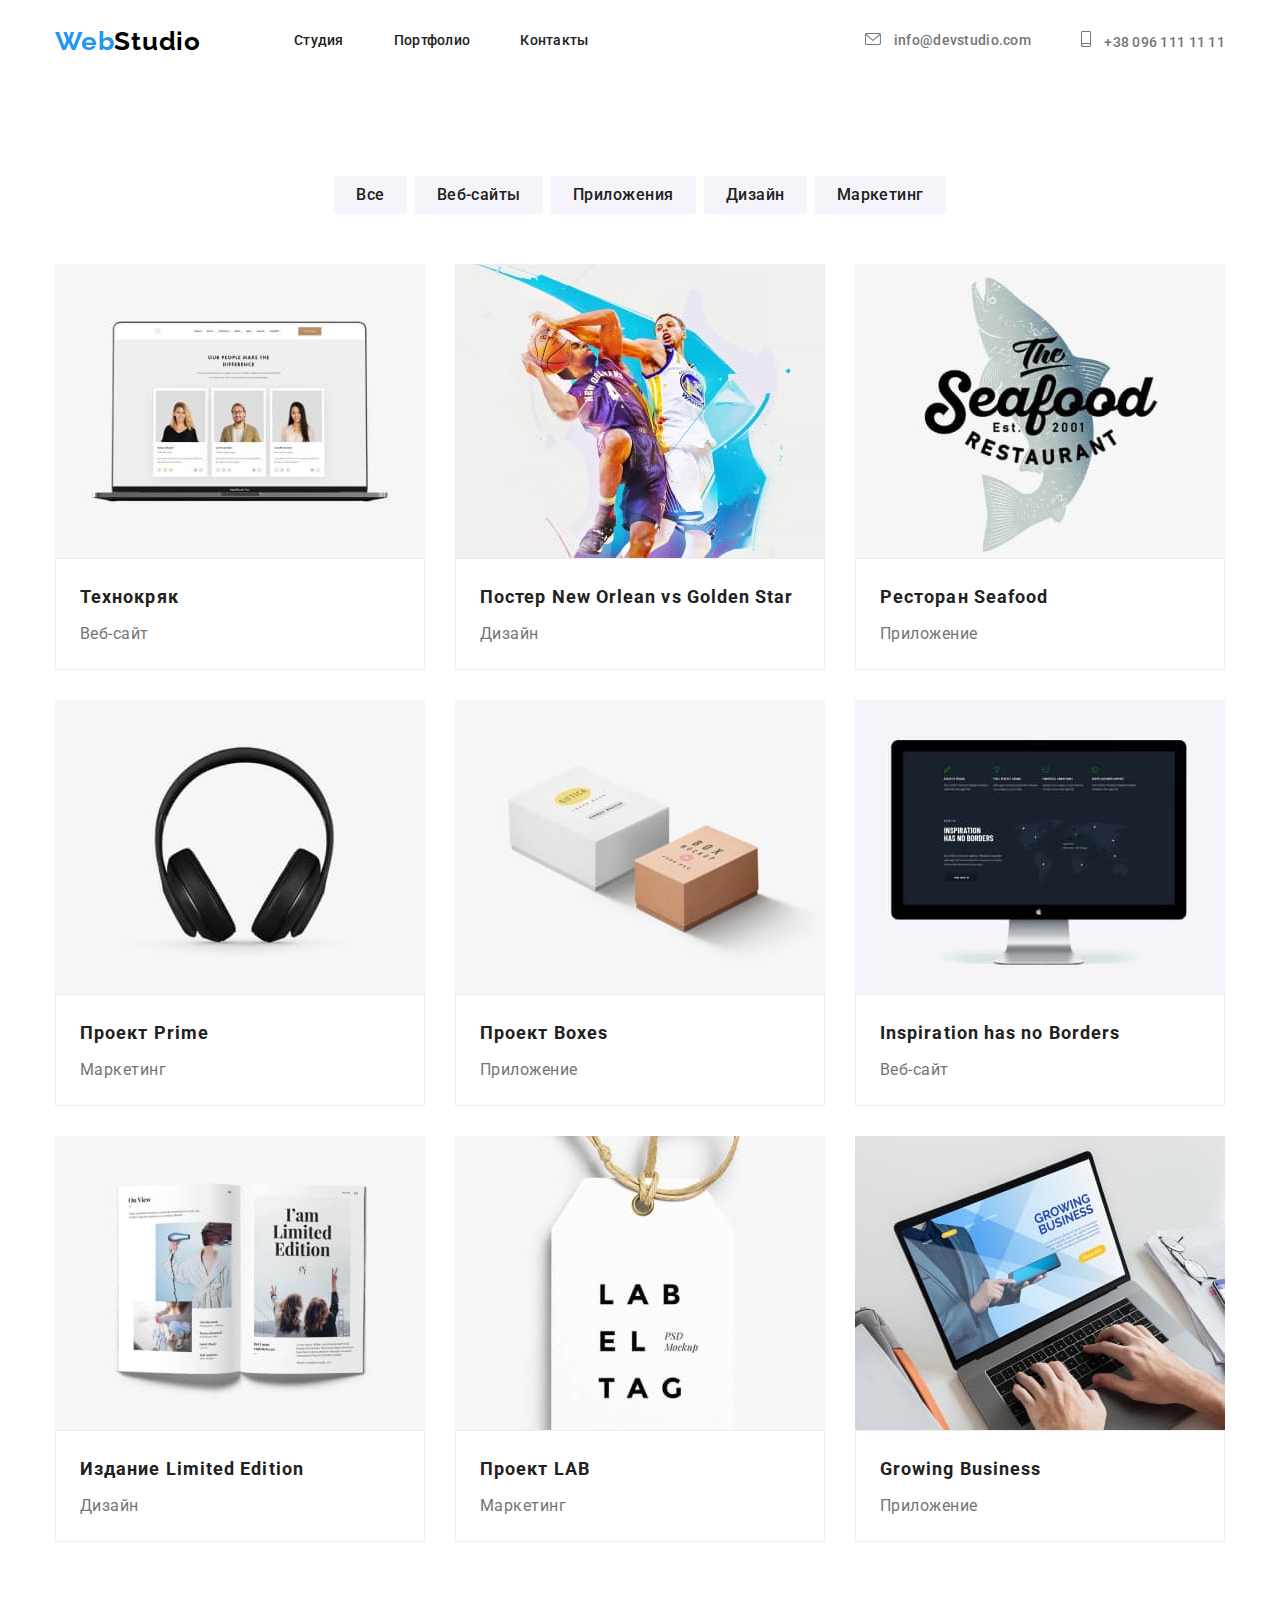
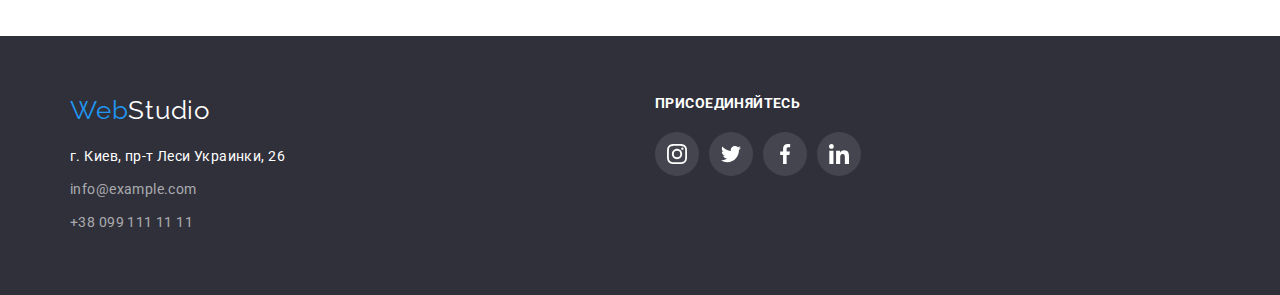
==== commit 974843e1: "draft3" ====
--- a/portfolio.html
+++ b/portfolio.html
@@ -149,61 +149,63 @@
         </section>
     </main>
     <footer class="footer">
-        <div class="container">
-            <div class="footer-container">
-                <a href="./index.html" lang="en" class="footer-logo"><span class="logo-first-part">Web</span><span
-                        class="logo-third-part">Studio</span></a>
-                <address class="address">
-                    <ul class="address-list">
-                        <li class="address-contact">
-                            <a href="https://goo.gl/maps/ToRXuwW1BAGrxUFY8" target="_blank" rel="noopener noreferrer"
-                                class="address-address">г. Киев,
-                                пр-т Леси Украинки, 26</a>
-                        </li>
-                        <li class="address-contact">
-                            <a href="mailto:info@example.com" class="address-link">info@example.com</a>
-                        </li>
-                        <li class="address-contact">
-                            <a href="tel:+380991111111" class="address-link">+38 099 111 11 11</a>
-                        </li>
-                    </ul>
-                </address>
+        <div class="footer-container">
+            <div class="container">
+                <div class="footer-left">
+                    <a href="./index.html" lang="en" class="footer-logo"><span class="logo-first-part">Web</span><span
+                            class="logo-third-part">Studio</span></a>
+                    <address class="address">
+                        <ul class="address-list">
+                            <li class="address-contact">
+                                <a href="https://goo.gl/maps/ToRXuwW1BAGrxUFY8" target="_blank"
+                                    rel="noopener noreferrer" class="address-address">г. Киев,
+                                    пр-т Леси Украинки, 26</a>
+                            </li>
+                            <li class="address-contact">
+                                <a href="mailto:info@example.com" class="address-link">info@example.com</a>
+                            </li>
+                            <li class="address-contact">
+                                <a href="tel:+380991111111" class="address-link">+38 099 111 11 11</a>
+                            </li>
+                        </ul>
+                    </address>
+                </div>
             </div>
-        </div>
-        <div class="container">
-            <div class="footer-container">
-                <div class="footer-social">
+            <div class="container footer-container">
+                <div class="footer-right">
                     <h3 class="footer-text">присоединяйтесь</h3>
-                    <ul class="footer-list">
-                        <li class="footer-item">
-                            <a href="" class="footer-link">
-                                <svg class="footer-icon">
-                                    <use href="./images/icons.svg#instagram"></use>
-                                </svg>
-                            </a>
-                        </li>
-                        <li class="footer-item">
-                            <a href="" class="footer-link">
-                                <svg class="footer-icon">
-                                    <use href="./images/icons.svg#twitter"></use>
-                                </svg>
-                            </a>
-                        </li>
-                        <li class="footer-item">
-                            <a href="" class="footer-link">
-                                <svg class="footer-icon">
-                                    <use href="./images/icons.svg#facebook"></use>
-                                </svg>
-                            </a>
-                        </li>
-                        <li class="footer-item">
-                            <a href="" class="footer-link">
-                                <svg class="footer-icon">
-                                    <use href="./images/icons.svg#linkedin"></use>
-                                </svg>
-                            </a>
-                        </li>
-                    </ul>
+                    <div class="footer-social">
+                        <ul class="footer-list">
+                            <li class="footer-item">
+                                <a href="" class="footer-link">
+                                    <svg class="footer-icon">
+                                        <use href="./images/icons.svg#instagram"></use>
+                                    </svg>
+                                </a>
+                            </li>
+                            <li class="footer-item">
+                                <a href="" class="footer-link">
+                                    <svg class="footer-icon">
+                                        <use href="./images/icons.svg#twitter"></use>
+                                    </svg>
+                                </a>
+                            </li>
+                            <li class="footer-item">
+                                <a href="" class="footer-link">
+                                    <svg class="footer-icon">
+                                        <use href="./images/icons.svg#facebook"></use>
+                                    </svg>
+                                </a>
+                            </li>
+                            <li class="footer-item">
+                                <a href="" class="footer-link">
+                                    <svg class="footer-icon">
+                                        <use href="./images/icons.svg#linkedin"></use>
+                                    </svg>
+                                </a>
+                            </li>
+                        </ul>
+                    </div>
                 </div>
             </div>
         </div>
--- a/css/styles.css
+++ b/css/styles.css
@@ -239,6 +239,8 @@
 
 .preferences-list {
   display: flex;
+  /* justify-content: center;
+  align-content: center; */
 }
 .preferences-item {
   margin-right: 30px;
@@ -256,7 +258,7 @@
   border-radius: 4px;
   display: flex;
   justify-content: center;
-  align-content: center;
+  align-items: center;
 }
 .preferences-icon {
   width: 70px;
@@ -443,8 +445,10 @@
 }
 .footer-container {
   display: flex;
-  align-items: baseline;
-  flex-wrap: wrap;
+  width: 1200px;
+  padding-right: 15px;
+  padding-left: 15px;
+  margin: 0 auto;
 }
 
 .footer-logo {
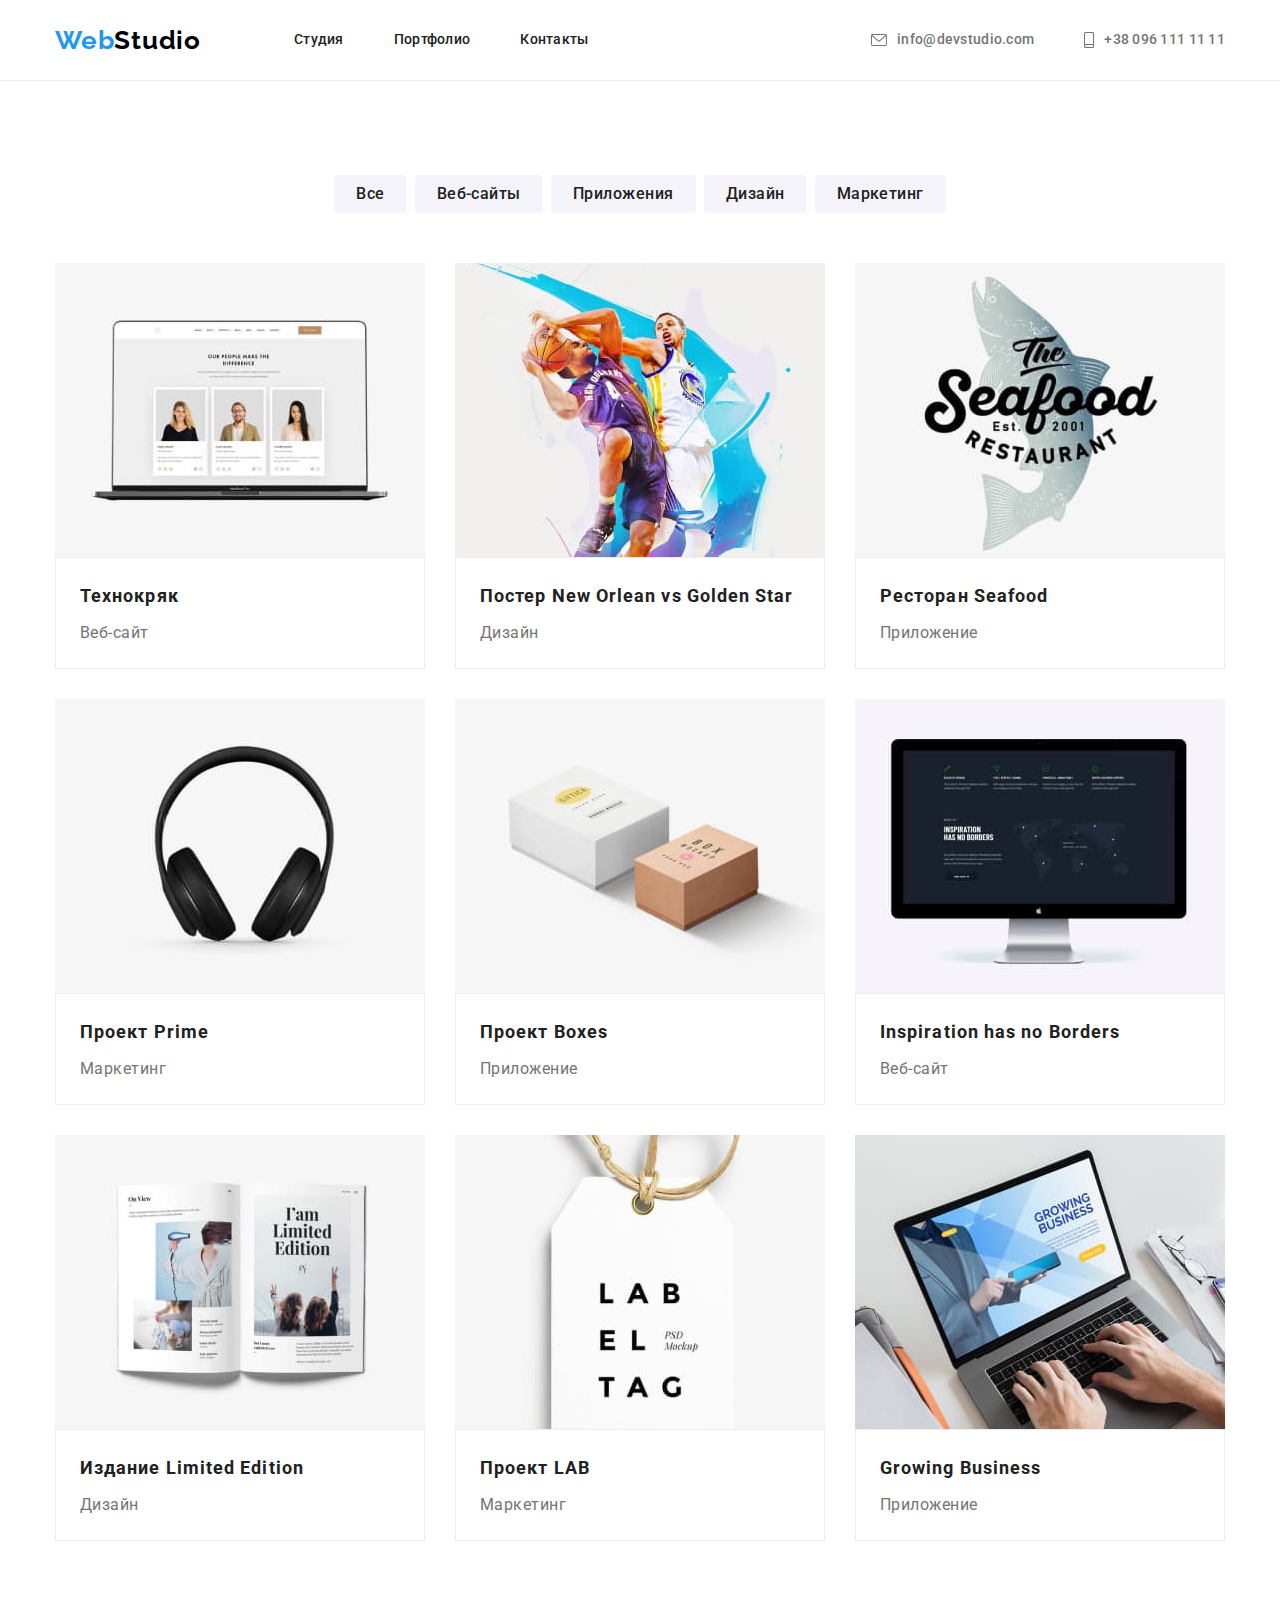
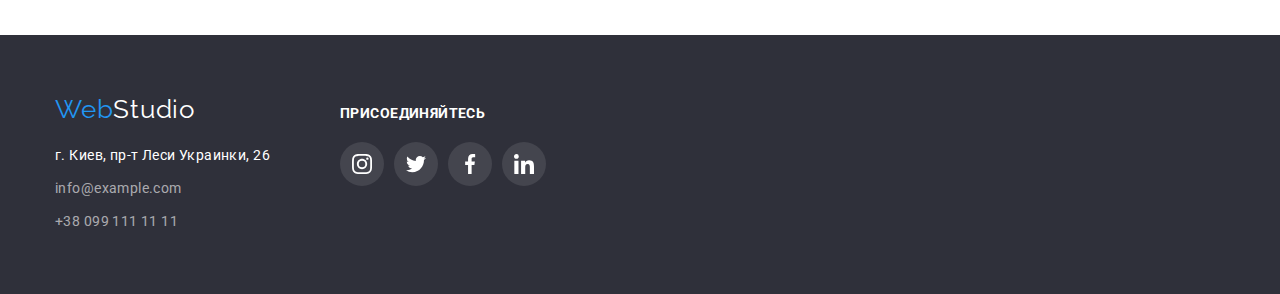
==== commit f34a8919: "draft4" ====
--- a/portfolio.html
+++ b/portfolio.html
@@ -149,64 +149,58 @@
         </section>
     </main>
     <footer class="footer">
-        <div class="footer-container">
-            <div class="container">
-                <div class="footer-left">
-                    <a href="./index.html" lang="en" class="footer-logo"><span class="logo-first-part">Web</span><span
-                            class="logo-third-part">Studio</span></a>
-                    <address class="address">
-                        <ul class="address-list">
-                            <li class="address-contact">
-                                <a href="https://goo.gl/maps/ToRXuwW1BAGrxUFY8" target="_blank"
-                                    rel="noopener noreferrer" class="address-address">г. Киев,
-                                    пр-т Леси Украинки, 26</a>
-                            </li>
-                            <li class="address-contact">
-                                <a href="mailto:info@example.com" class="address-link">info@example.com</a>
-                            </li>
-                            <li class="address-contact">
-                                <a href="tel:+380991111111" class="address-link">+38 099 111 11 11</a>
-                            </li>
-                        </ul>
-                    </address>
-                </div>
+        <div class="container footer-container">
+            <div class="footer-left">
+                <a href="./index.html" lang="en" class="footer-logo"><span class="logo-first-part">Web</span><span
+                        class="logo-third-part">Studio</span></a>
+                <address class="address">
+                    <ul class="address-list">
+                        <li class="address-contact">
+                            <a href="https://goo.gl/maps/ToRXuwW1BAGrxUFY8" target="_blank" rel="noopener noreferrer"
+                                class="address-address">г. Киев,
+                                пр-т Леси Украинки, 26</a>
+                        </li>
+                        <li class="address-contact">
+                            <a href="mailto:info@example.com" class="address-link">info@example.com</a>
+                        </li>
+                        <li class="address-contact">
+                            <a href="tel:+380991111111" class="address-link">+38 099 111 11 11</a>
+                        </li>
+                    </ul>
+                </address>
             </div>
-            <div class="container footer-container">
-                <div class="footer-right">
-                    <h3 class="footer-text">присоединяйтесь</h3>
-                    <div class="footer-social">
-                        <ul class="footer-list">
-                            <li class="footer-item">
-                                <a href="" class="footer-link">
-                                    <svg class="footer-icon">
-                                        <use href="./images/icons.svg#instagram"></use>
-                                    </svg>
-                                </a>
-                            </li>
-                            <li class="footer-item">
-                                <a href="" class="footer-link">
-                                    <svg class="footer-icon">
-                                        <use href="./images/icons.svg#twitter"></use>
-                                    </svg>
-                                </a>
-                            </li>
-                            <li class="footer-item">
-                                <a href="" class="footer-link">
-                                    <svg class="footer-icon">
-                                        <use href="./images/icons.svg#facebook"></use>
-                                    </svg>
-                                </a>
-                            </li>
-                            <li class="footer-item">
-                                <a href="" class="footer-link">
-                                    <svg class="footer-icon">
-                                        <use href="./images/icons.svg#linkedin"></use>
-                                    </svg>
-                                </a>
-                            </li>
-                        </ul>
-                    </div>
-                </div>
+            <div class="footer-right">
+                <h3 class="footer-text">присоединяйтесь</h3>
+                <ul class="footer-list">
+                    <li class="footer-item">
+                        <a href="" class="footer-link">
+                            <svg class="footer-icon">
+                                <use href="./images/icons.svg#instagram"></use>
+                            </svg>
+                        </a>
+                    </li>
+                    <li class="footer-item">
+                        <a href="" class="footer-link">
+                            <svg class="footer-icon">
+                                <use href="./images/icons.svg#twitter"></use>
+                            </svg>
+                        </a>
+                    </li>
+                    <li class="footer-item">
+                        <a href="" class="footer-link">
+                            <svg class="footer-icon">
+                                <use href="./images/icons.svg#facebook"></use>
+                            </svg>
+                        </a>
+                    </li>
+                    <li class="footer-item">
+                        <a href="" class="footer-link">
+                            <svg class="footer-icon">
+                                <use href="./images/icons.svg#linkedin"></use>
+                            </svg>
+                        </a>
+                    </li>
+                </ul>
             </div>
         </div>
     </footer>
--- a/css/styles.css
+++ b/css/styles.css
@@ -16,6 +16,7 @@
   --icon-hover-color: #2196f3;
   --features-bg-color: #f5f4fa;
   --border-color: #eeeeee;
+  --header-line-color: #ececec;
 }
 
 p,
@@ -60,8 +61,9 @@
 }
 /*----header----*/
 .header {
-  border: 1px solid var(--primary-white-color);
-}
+  border-bottom: 1px solid var(--header-line-color);
+}
+
 .header-container {
   display: flex;
   align-items: center;
@@ -133,6 +135,8 @@
   line-height: 1.14;
   letter-spacing: 0.02em;
   color: var(--primary-text-color);
+  display: flex;
+  align-items: center;
 }
 .header-link::before {
   width: 16px;
@@ -182,6 +186,8 @@
   padding: 200px 0;
   text-align: center;
   max-width: 1600px;
+  margin-left: auto;
+  margin-right: auto;
 }
 
 .main-title {
@@ -342,7 +348,7 @@
   line-height: 1.18;
   letter-spacing: 0.03em;
   color: var(--header-text-color);
-  padding-bottom: 10px;
+  margin-bottom: 10px;
 }
 .team-text {
   font-size: 16px;
@@ -406,30 +412,31 @@
 .clients-item {
   width: 170px;
   height: 92px;
-  text-align: center;
+  margin-right: 30px;
+}
+
+.clients-item:last-child {
+  margin-right: 0px;
+}
+.clients-link {
+  width: 100%;
+  height: 100%;
+  display: flex;
+  align-items: center;
+  justify-content: center;
   background-color: var(--primary-white-color);
+  color: var(--icon-color);
   border: 1px solid var(--icon-color);
   box-sizing: border-box;
   border-radius: 4px;
-  margin-right: 30px;
-}
-
-.clients-item:last-child {
-  margin-right: 0px;
-}
-.clients-link {
-  width: 100%;
-  height: 100%;
-  display: flex;
-  align-items: center;
-  justify-content: center;
-  background-color: var(--primary-white-color);
-  color: var(--icon-color);
 }
 .clients-link:hover,
 .clients-link:focus {
   background-color: var(--primary-white-color);
   color: var(--icon-hover-color);
+  border: 1px solid var(--icon-hover-color);
+  box-sizing: border-box;
+  border-radius: 4px;
 }
 .clients-icon {
   width: 106px;
@@ -445,10 +452,10 @@
 }
 .footer-container {
   display: flex;
-  width: 1200px;
-  padding-right: 15px;
-  padding-left: 15px;
-  margin: 0 auto;
+  align-items: baseline;
+}
+.footer-left {
+  margin-right: 70px;
 }
 
 .footer-logo {
@@ -603,7 +610,8 @@
 .gallery-link {
   display: block;
 }
-.gallery-link:hover {
+.gallery-link:hover,
+.gallery-link:focus {
   background: var(--primary-white-color);
   box-shadow: 0px 1px 1px rgba(0, 0, 0, 0.12), 0px 4px 4px rgba(0, 0, 0, 0.06),
     1px 4px 6px rgba(0, 0, 0, 0.16);
